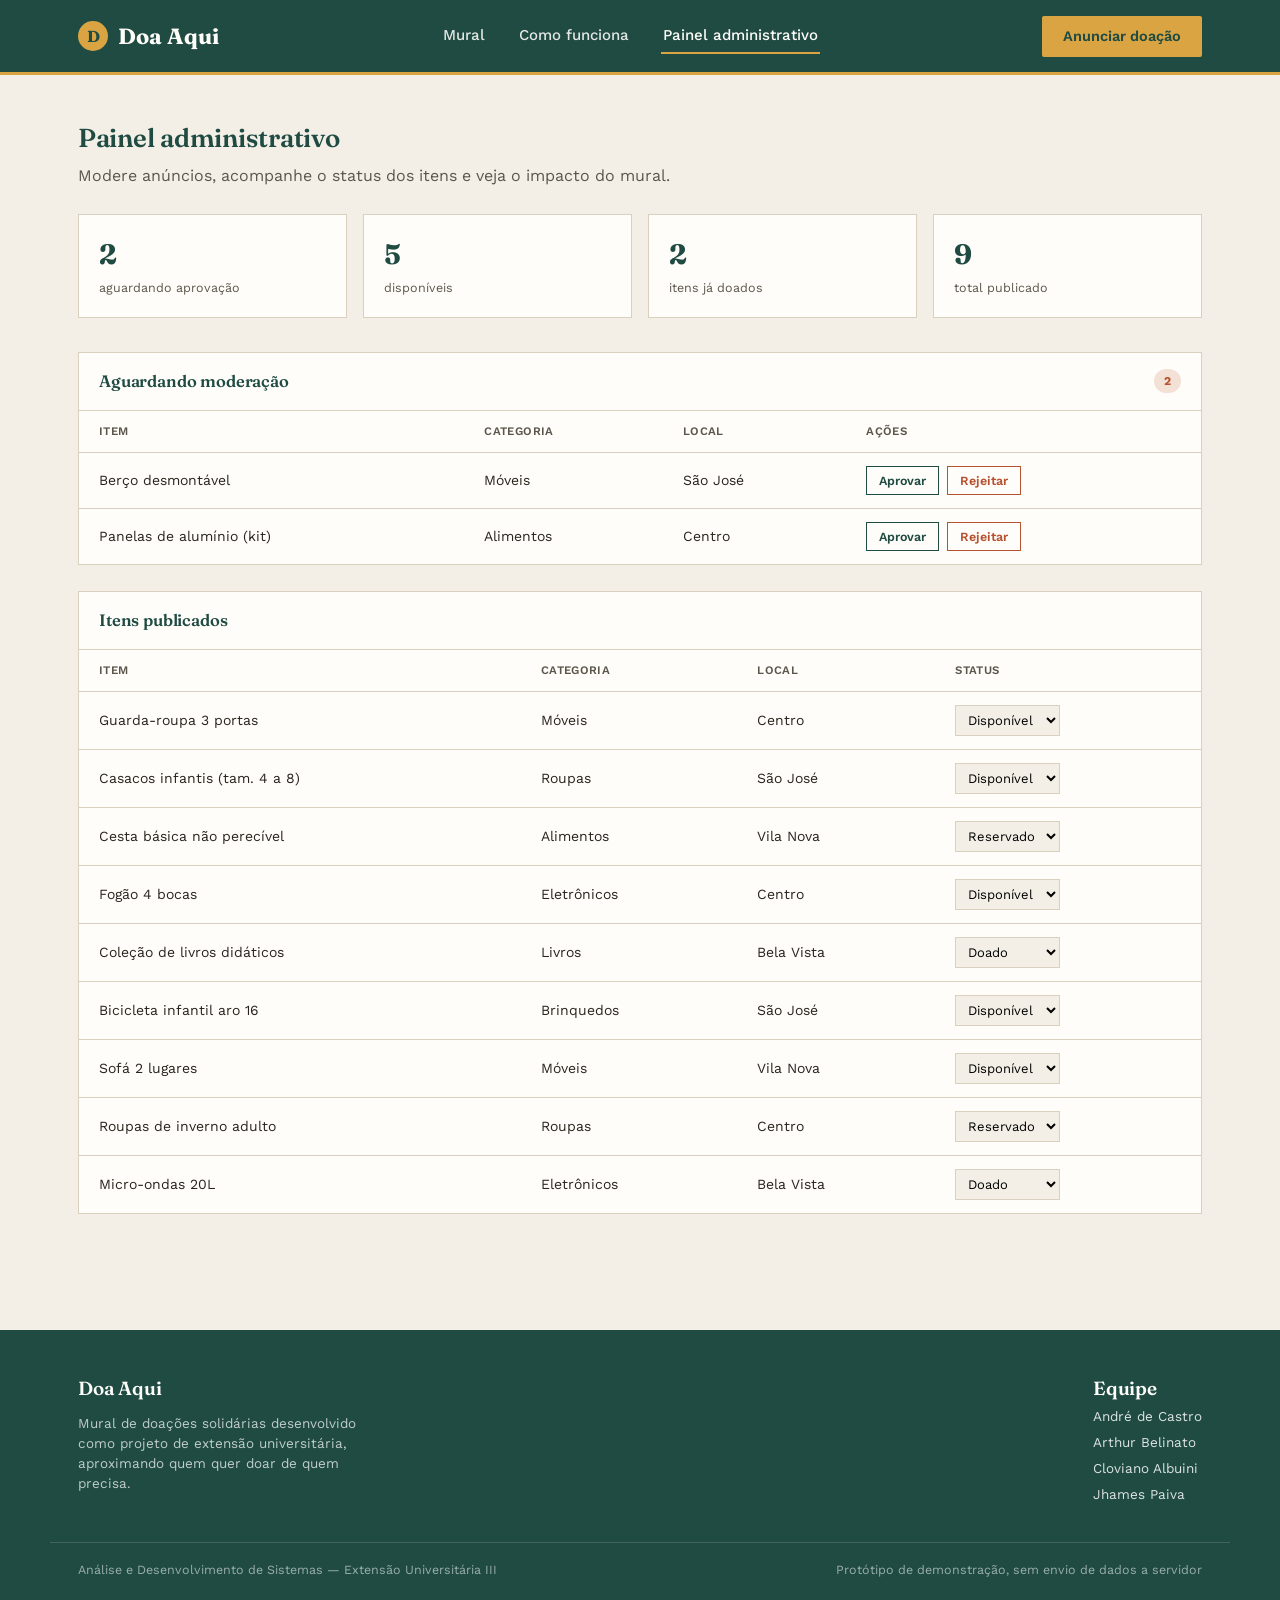
==== admin.html @ 0f483e78 "Inicializa projeto DoaAqui" ====
<!DOCTYPE html>
<html lang="pt-BR">
<head>
<meta charset="UTF-8">
<meta name="viewport" content="width=device-width, initial-scale=1.0">
<title>Painel administrativo — Doa Aqui</title>
<link rel="preconnect" href="https://fonts.googleapis.com">
<link href="https://fonts.googleapis.com/css2?family=Fraunces:opsz,wght@9..144,500;9..144,600;9..144,700&family=Work+Sans:wght@400;500;600;700&display=swap" rel="stylesheet">
<link rel="stylesheet" href="css/base.css">
<link rel="stylesheet" href="css/cabecalho.css">
<link rel="stylesheet" href="css/modal.css">
<link rel="stylesheet" href="css/toast.css">
<link rel="stylesheet" href="css/admin.css">
<link rel="stylesheet" href="css/rodape.css">
<link rel="stylesheet" href="css/responsivo.css">
</head>
<body>

<header class="site">
  <div class="wrap">
    <a href="index.html" class="logo"><span class="mark">D</span>Doa Aqui</a>
    <nav class="main">
      <a href="index.html">Mural</a>
      <a href="index.html#como-funciona">Como funciona</a>
      <a href="admin.html" class="active">Painel administrativo</a>
    </nav>
    <button class="btn btn-gold" id="btn-open-form">Anunciar doação</button>
  </div>
</header>

<section class="admin-section">
  <div class="wrap">
    <div class="admin-head">
      <h2>Painel administrativo</h2>
      <p>Modere anúncios, acompanhe o status dos itens e veja o impacto do mural.</p>
    </div>
    <div class="admin-stats">
      <div class="admin-stat"><b id="a-stat-pend">—</b><span>aguardando aprovação</span></div>
      <div class="admin-stat"><b id="a-stat-disp">—</b><span>disponíveis</span></div>
      <div class="admin-stat"><b id="a-stat-doado">—</b><span>itens já doados</span></div>
      <div class="admin-stat"><b id="a-stat-total">—</b><span>total publicado</span></div>
    </div>

    <div class="admin-panel">
      <div class="admin-panel-head">
        <h3>Aguardando moderação</h3>
        <span class="count-badge" id="pending-count">0</span>
      </div>
      <table class="admin-table" id="pending-table">
        <thead><tr><th>Item</th><th>Categoria</th><th>Local</th><th>Ações</th></tr></thead>
        <tbody></tbody>
      </table>
    </div>

    <div class="admin-panel">
      <div class="admin-panel-head"><h3>Itens publicados</h3></div>
      <table class="admin-table" id="published-table">
        <thead><tr><th>Item</th><th>Categoria</th><th>Local</th><th>Status</th></tr></thead>
        <tbody></tbody>
      </table>
    </div>
  </div>
</section>

<footer>
  <div class="wrap footer-grid">
    <div>
      <h3>Doa Aqui</h3>
      <p>Mural de doações solidárias desenvolvido como projeto de extensão universitária, aproximando quem quer doar de quem precisa.</p>
    </div>
    <div>
      <h3>Equipe</h3>
      <ul class="team-list">
        <li>André de Castro</li>
        <li>Arthur Belinato</li>
        <li>Cloviano Albuini</li>
        <li>Jhames Paiva</li>
      </ul>
    </div>
  </div>
  <div class="wrap foot-bottom">
    <span>Análise e Desenvolvimento de Sistemas — Extensão Universitária III</span>
    <span>Protótipo de demonstração, sem envio de dados a servidor</span>
  </div>
</footer>

<div class="overlay" id="form-overlay">
  <div class="modal">
    <div class="modal-head">
      <h3>Anunciar uma doação</h3>
      <button class="modal-close" data-close>&times;</button>
    </div>
    <div class="modal-body">
      <form id="new-item-form">
        <div class="field">
          <label for="f-title">Nome do item</label>
          <input type="text" id="f-title" placeholder="Ex: Guarda-roupa 3 portas" required>
        </div>
        <div class="field-row">
          <div class="field">
            <label for="f-category">Categoria</label>
            <select id="f-category" required>
              <option value="">Selecione</option>
              <option>Roupas</option>
              <option>Móveis</option>
              <option>Alimentos</option>
              <option>Eletrônicos</option>
              <option>Livros</option>
              <option>Brinquedos</option>
            </select>
          </div>
          <div class="field">
            <label for="f-location">Bairro</label>
            <input type="text" id="f-location" placeholder="Ex: Centro" required>
          </div>
        </div>
        <div class="field">
          <label for="f-desc">Descrição</label>
          <textarea id="f-desc" placeholder="Conte o estado do item e detalhes que ajudam quem for buscar" required></textarea>
        </div>
        <div class="field">
          <label>Foto do item</label>
          <div class="upload-box">
            <b>Arraste uma foto ou clique para escolher</b>
            por enquanto o mural ainda não exibe fotos dos itens
          </div>
        </div>
        <div class="field">
          <label for="f-contact">Contato (WhatsApp)</label>
          <input type="text" id="f-contact" placeholder="(32) 9____-____" required>
        </div>
        <p class="hint">Seu anúncio entra na fila de moderação e aparece no mural após aprovação.</p>
        <div class="modal-actions" style="margin-top:18px;">
          <button type="submit" class="btn btn-forest">Publicar doação</button>
          <button type="button" class="btn btn-ghost" data-close>Cancelar</button>
        </div>
      </form>
    </div>
  </div>
</div>

<div class="toast" id="toast"><span class="dot"></span><span id="toast-text"></span></div>

<script src="js/dados.js"></script>
<script src="js/armazenamento.js"></script>
<script src="js/utilitarios.js"></script>
<script src="js/modais.js"></script>
<script src="js/formulario.js"></script>
<script src="js/admin.js"></script>
<script src="js/init-admin.js"></script>
</body>
</html>
---- css/base.css ----
:root{
    --forest:#1F4B43;
    --forest-light:#2F6259;
    --forest-pale:#E4ECE9;
    --gold:#D9A441;
    --gold-pale:#F6E8CB;
    --brick:#B6522F;
    --brick-pale:#F3E1D6;
    --gray:#8C8577;
    --gray-pale:#EAE6DD;
    --paper:#F3EFE6;
    --paper-alt:#EAE3D3;
    --ink:#28241E;
    --ink-soft:#5B564B;
    --line:#D9D1BE;
    --white:#FFFDF9;
    --radius:2px;
  }
  *{box-sizing:border-box;}
  html{scroll-behavior:smooth;}
  body{
    margin:0;
    background:var(--paper);
    color:var(--ink);
    font-family:'Work Sans',sans-serif;
    font-size:16px;
    line-height:1.5;
  }
  h1,h2,h3,.display{
    font-family:'Fraunces',serif;
    font-weight:600;
    color:var(--forest);
    margin:0;
    letter-spacing:-0.01em;
  }
  a{color:inherit;}
  button{font-family:inherit;cursor:pointer;}
  img{display:block;max-width:100%;}
  .wrap{max-width:1180px;margin:0 auto;padding:0 28px;}
  :focus-visible{outline:3px solid var(--gold);outline-offset:2px;}

  .btn{
    display:inline-flex;align-items:center;gap:8px;
    padding:11px 20px;border-radius:var(--radius);
    font-weight:600;font-size:14.5px;border:1.5px solid transparent;
    text-decoration:none;transition:transform .12s ease;
  }
  .btn:active{transform:translateY(1px);}
  .btn-gold{background:var(--gold);color:var(--forest);}
  .btn-gold:hover{background:#E4B25C;}
  .btn-outline{background:transparent;color:var(--white);border-color:rgba(255,255,255,.5);}
  .btn-outline:hover{border-color:var(--white);}
  .btn-forest{background:var(--forest);color:var(--white);}
  .btn-forest:hover{background:var(--forest-light);}
  .btn-ghost{background:transparent;color:var(--forest);border-color:var(--line);}
  .btn-ghost:hover{border-color:var(--forest);}
  .btn-sm{padding:8px 14px;font-size:13.5px;}
---- css/cabecalho.css ----
header.site{
    background:var(--forest);
    color:var(--white);
    position:sticky;top:0;z-index:40;
    border-bottom:3px solid var(--gold);
  }
  header.site .wrap{
    display:flex;align-items:center;justify-content:space-between;
    height:72px;
  }
  .logo{
    display:flex;align-items:center;gap:10px;
    font-family:'Fraunces',serif;font-weight:700;font-size:22px;color:var(--white);
    text-decoration:none;
  }
  .logo .mark{
    width:30px;height:30px;border-radius:50%;
    background:var(--gold);
    display:flex;align-items:center;justify-content:center;
    color:var(--forest);font-weight:700;font-size:16px;
  }
  nav.main{display:flex;align-items:center;gap:30px;}
  nav.main a{
    color:var(--white);text-decoration:none;font-size:15px;font-weight:500;
    opacity:.88;padding:6px 2px;border-bottom:2px solid transparent;
  }
  nav.main a:hover{opacity:1;border-color:var(--gold);}
  nav.main a.active{opacity:1;border-color:var(--gold);}
---- css/modal.css ----
.overlay{
    position:fixed;inset:0;background:rgba(20,18,14,.55);display:none;
    align-items:flex-start;justify-content:center;z-index:100;padding:40px 20px;overflow-y:auto;
  }
  .overlay.open{display:flex;}
  .modal{
    background:var(--white);max-width:600px;width:100%;margin-top:20px;
    box-shadow:0 30px 60px -20px rgba(0,0,0,.4);
  }
  .modal-head{
    display:flex;justify-content:space-between;align-items:center;padding:18px 22px;
    border-bottom:1px solid var(--line);
  }
  .modal-head h3{font-size:19px;}
  .modal-close{
    background:none;border:none;font-size:22px;line-height:1;color:var(--ink-soft);padding:4px;
  }
  .modal-close:hover{color:var(--brick);}
  .modal-body{padding:22px;}
  .detail-photo{height:230px;background:var(--paper-alt);margin-bottom:18px;overflow:hidden;}
  .detail-photo img{width:100%;height:100%;object-fit:cover;filter:saturate(.92) sepia(.06);}
  .detail-tags{display:flex;gap:8px;margin-bottom:12px;flex-wrap:wrap;}
  .pill{font-size:12px;font-weight:600;padding:5px 11px;border-radius:20px;}
  .pill-cat{background:var(--forest-pale);color:var(--forest);}
  .pill-status-disponivel{background:var(--forest);color:var(--white);}
  .pill-status-reservado{background:var(--gold-pale);color:#8a6113;}
  .pill-status-doado{background:var(--gray-pale);color:var(--gray);}
  .detail-desc{font-size:14.5px;color:var(--ink);line-height:1.6;margin-bottom:16px;}
  .detail-meta{
    display:grid;grid-template-columns:1fr 1fr;gap:12px;font-size:13.5px;color:var(--ink-soft);
    background:var(--paper);padding:14px;margin-bottom:18px;border:1px solid var(--line);
  }
  .detail-meta b{display:block;color:var(--ink);font-size:14px;}
  .modal-actions{display:flex;gap:10px;}

  .field{margin-bottom:16px;}
  .field label{display:block;font-size:13px;font-weight:600;color:var(--ink);margin-bottom:6px;}
  .field input[type=text],.field textarea,.field select{
    width:100%;padding:11px 12px;border:1px solid var(--line);background:var(--paper);
    font-family:inherit;font-size:14.5px;color:var(--ink);border-radius:var(--radius);
  }
  .field textarea{resize:vertical;min-height:80px;}
  .field-row{display:grid;grid-template-columns:1fr 1fr;gap:14px;}
  .upload-box{
    border:1.5px dashed var(--line);padding:22px;text-align:center;color:var(--ink-soft);
    font-size:13.5px;background:var(--paper);
  }
  .upload-box b{display:block;color:var(--forest);margin-bottom:4px;font-size:14px;}
  .hint{font-size:12.5px;color:var(--ink-soft);margin-top:5px;}
---- css/toast.css ----
.toast{
    position:fixed;bottom:24px;left:50%;transform:translateX(-50%) translateY(20px);
    background:var(--forest);color:var(--white);padding:14px 22px;font-size:14px;font-weight:500;
    box-shadow:0 12px 30px -10px rgba(0,0,0,.4);opacity:0;transition:all .25s ease;z-index:200;
    display:flex;align-items:center;gap:10px;
  }
  .toast.show{opacity:1;transform:translateX(-50%) translateY(0);}
  .toast .dot{width:8px;height:8px;border-radius:50%;background:var(--gold);flex-shrink:0;}
---- css/admin.css ----
.admin-section{padding:44px 0 70px;}
  .admin-head{margin-bottom:26px;}
  .admin-head h2{font-size:26px;}
  .admin-head p{color:var(--ink-soft);margin:6px 0 0;}
  .admin-stats{display:grid;grid-template-columns:repeat(4,1fr);gap:16px;margin-bottom:34px;}
  .admin-stat{background:var(--white);border:1px solid var(--line);padding:18px 20px;}
  .admin-stat b{display:block;font-family:'Fraunces',serif;font-size:28px;color:var(--forest);}
  .admin-stat span{font-size:12.5px;color:var(--ink-soft);}
  .admin-panel{background:var(--white);border:1px solid var(--line);margin-bottom:26px;}
  .admin-panel-head{
    padding:16px 20px;border-bottom:1px solid var(--line);display:flex;justify-content:space-between;align-items:center;
  }
  .admin-panel-head h3{font-size:16.5px;}
  .count-badge{background:var(--brick-pale);color:var(--brick);font-size:12px;font-weight:700;padding:3px 10px;border-radius:20px;}
  table.admin-table{width:100%;border-collapse:collapse;}
  table.admin-table th{
    text-align:left;font-size:11.5px;text-transform:uppercase;letter-spacing:.03em;color:var(--ink-soft);
    padding:12px 20px;border-bottom:1px solid var(--line);font-weight:600;
  }
  table.admin-table td{padding:13px 20px;border-bottom:1px solid var(--line);font-size:14px;vertical-align:middle;}
  table.admin-table tr:last-child td{border-bottom:none;}
  .row-item{display:flex;align-items:center;gap:12px;}
  .row-thumb{width:42px;height:42px;background:var(--paper-alt);flex-shrink:0;overflow:hidden;}
  .row-thumb img{width:100%;height:100%;object-fit:cover;}
  .row-actions{display:flex;gap:8px;}
  .icon-btn{
    border:1px solid var(--line);background:var(--white);padding:6px 12px;font-size:12.5px;font-weight:600;
  }
  .icon-btn.approve{color:var(--forest);border-color:var(--forest);}
  .icon-btn.approve:hover{background:var(--forest);color:var(--white);}
  .icon-btn.reject{color:var(--brick);border-color:var(--brick);}
  .icon-btn.reject:hover{background:var(--brick);color:var(--white);}
  select.status-select{
    border:1px solid var(--line);padding:6px 8px;font-family:inherit;font-size:13px;background:var(--paper);
  }
  .empty-admin{padding:30px 20px;color:var(--ink-soft);font-size:14px;text-align:center;}
---- css/rodape.css ----
footer{background:var(--forest);color:var(--white);padding:44px 0 26px;margin-top:20px;}
  .footer-grid{display:flex;justify-content:space-between;gap:30px;flex-wrap:wrap;}
  footer h3{color:var(--white);font-size:19px;}
  footer p{color:rgba(255,255,255,.72);font-size:13.5px;max-width:36ch;margin:10px 0 0;}
  .team-list{list-style:none;margin:0;padding:0;font-size:13.5px;color:rgba(255,255,255,.85);}
  .team-list li{padding:3px 0;}
  .foot-bottom{
    margin-top:34px;padding-top:18px;border-top:1px solid rgba(255,255,255,.15);
    font-size:12.5px;color:rgba(255,255,255,.55);display:flex;justify-content:space-between;flex-wrap:wrap;gap:8px;
  }
---- css/responsivo.css ----
@media (max-width:920px){
    .hero-grid{grid-template-columns:1fr;}
    .steps{grid-template-columns:1fr;}
    .mural-layout{grid-template-columns:1fr;}
    .filters{position:static;}
    .grid{grid-template-columns:repeat(2,1fr);}
    .admin-stats{grid-template-columns:repeat(2,1fr);}
    nav.main{display:none;}
  }
  @media (max-width:600px){
    .hero h1{font-size:34px;}
    .grid{grid-template-columns:1fr;}
    .field-row{grid-template-columns:1fr;}
    .admin-stats{grid-template-columns:1fr 1fr;}
    table.admin-table{font-size:12px;}
    table.admin-table th:nth-child(3),table.admin-table td:nth-child(3){display:none;}
  }
  @media (prefers-reduced-motion:reduce){
    html{scroll-behavior:auto;}
    *{transition:none !important;}
  }
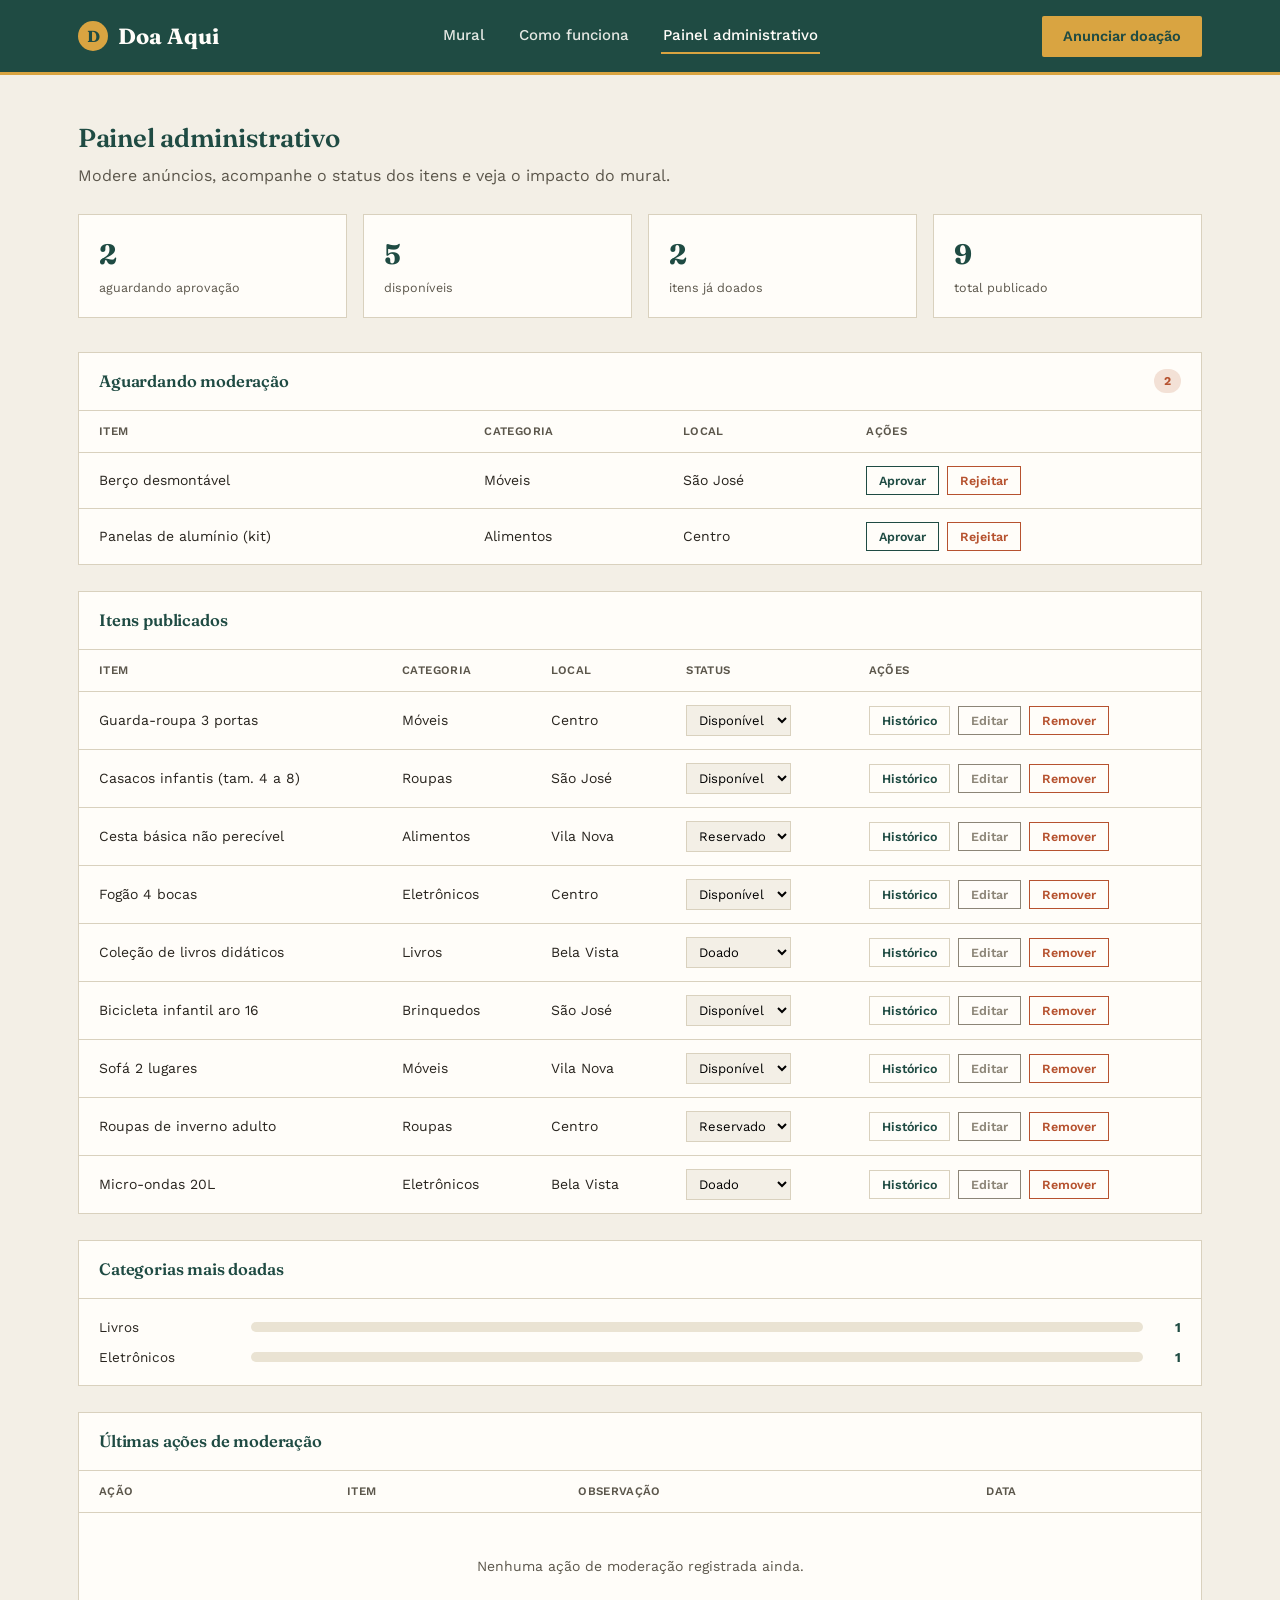
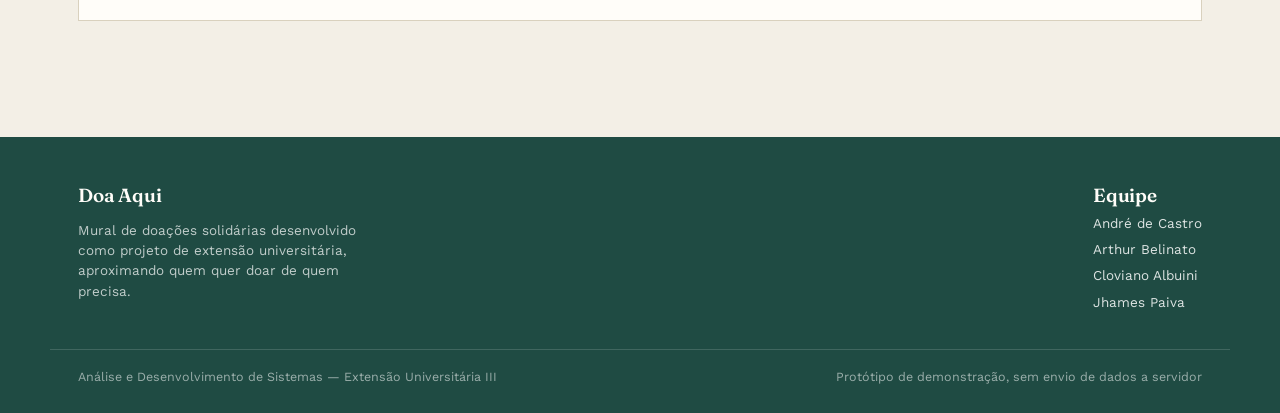
==== commit ca4b51c5: "atualizações gerais no front end" ====
--- a/admin.html
+++ b/admin.html
@@ -55,7 +55,20 @@
     <div class="admin-panel">
       <div class="admin-panel-head"><h3>Itens publicados</h3></div>
       <table class="admin-table" id="published-table">
-        <thead><tr><th>Item</th><th>Categoria</th><th>Local</th><th>Status</th></tr></thead>
+        <thead><tr><th>Item</th><th>Categoria</th><th>Local</th><th>Status</th><th>Ações</th></tr></thead>
+        <tbody></tbody>
+      </table>
+    </div>
+
+    <div class="admin-panel">
+      <div class="admin-panel-head"><h3>Categorias mais doadas</h3></div>
+      <div class="admin-metric-list" id="top-categories"></div>
+    </div>
+
+    <div class="admin-panel">
+      <div class="admin-panel-head"><h3>Últimas ações de moderação</h3></div>
+      <table class="admin-table" id="log-table">
+        <thead><tr><th>Ação</th><th>Item</th><th>Observação</th><th>Data</th></tr></thead>
         <tbody></tbody>
       </table>
     </div>
@@ -111,7 +124,13 @@
           </div>
           <div class="field">
             <label for="f-location">Bairro</label>
-            <input type="text" id="f-location" placeholder="Ex: Centro" required>
+            <select id="f-location" required>
+              <option value="">Selecione</option>
+              <option>Centro</option>
+              <option>São José</option>
+              <option>Vila Nova</option>
+              <option>Bela Vista</option>
+            </select>
           </div>
         </div>
         <div class="field">
@@ -136,6 +155,90 @@
         </div>
       </form>
     </div>
+  </div>
+</div>
+
+<div class="overlay" id="edit-overlay">
+  <div class="modal">
+    <div class="modal-head">
+      <h3>Editar item</h3>
+      <button class="modal-close" data-close>&times;</button>
+    </div>
+    <div class="modal-body">
+      <form id="edit-item-form">
+        <input type="hidden" id="e-id">
+        <div class="field">
+          <label for="e-title">Nome do item</label>
+          <input type="text" id="e-title" required>
+        </div>
+        <div class="field-row">
+          <div class="field">
+            <label for="e-category">Categoria</label>
+            <select id="e-category" required>
+              <option>Roupas</option>
+              <option>Móveis</option>
+              <option>Alimentos</option>
+              <option>Eletrônicos</option>
+              <option>Livros</option>
+              <option>Brinquedos</option>
+            </select>
+          </div>
+          <div class="field">
+            <label for="e-location">Bairro</label>
+            <select id="e-location" required>
+              <option>Centro</option>
+              <option>São José</option>
+              <option>Vila Nova</option>
+              <option>Bela Vista</option>
+            </select>
+          </div>
+        </div>
+        <div class="field">
+          <label for="e-desc">Descrição</label>
+          <textarea id="e-desc" required></textarea>
+        </div>
+        <div class="field">
+          <label for="e-contact">Contato (WhatsApp)</label>
+          <input type="text" id="e-contact" required>
+        </div>
+        <div class="modal-actions" style="margin-top:18px;">
+          <button type="submit" class="btn btn-forest">Salvar alterações</button>
+          <button type="button" class="btn btn-ghost" data-close>Cancelar</button>
+        </div>
+      </form>
+    </div>
+  </div>
+</div>
+
+<div class="overlay" id="reject-overlay">
+  <div class="modal">
+    <div class="modal-head">
+      <h3>Rejeitar anúncio</h3>
+      <button class="modal-close" data-close>&times;</button>
+    </div>
+    <div class="modal-body">
+      <form id="reject-form">
+        <input type="hidden" id="r-id">
+        <div class="field">
+          <label for="r-obs">Motivo (opcional)</label>
+          <textarea id="r-obs" placeholder="Ex: foto não corresponde ao item, descrição incompleta…"></textarea>
+        </div>
+        <div class="modal-actions" style="margin-top:18px;">
+          <button type="submit" class="btn btn-brick">Confirmar rejeição</button>
+          <button type="button" class="btn btn-ghost" data-close>Cancelar</button>
+        </div>
+      </form>
+    </div>
+  </div>
+</div>
+
+<div class="overlay" id="history-overlay">
+  <div class="modal">
+    <div class="modal-head">
+      <h3>Histórico de status</h3>
+      <button class="modal-close" data-close>&times;</button>
+    </div>
+    <div class="modal-body" id="history-body"></div>
   </div>
 </div>
 
--- a/css/base.css
+++ b/css/base.css
@@ -54,4 +54,6 @@
   .btn-forest:hover{background:var(--forest-light);}
   .btn-ghost{background:transparent;color:var(--forest);border-color:var(--line);}
   .btn-ghost:hover{border-color:var(--forest);}
+  .btn-brick{background:var(--brick);color:var(--white);}
+  .btn-brick:hover{background:#9c4527;}
   .btn-sm{padding:8px 14px;font-size:13.5px;}
--- a/css/admin.css
+++ b/css/admin.css
@@ -34,3 +34,26 @@
     border:1px solid var(--line);padding:6px 8px;font-family:inherit;font-size:13px;background:var(--paper);
   }
   .empty-admin{padding:30px 20px;color:var(--ink-soft);font-size:14px;text-align:center;}
+
+  .icon-btn.edit{color:var(--gray);border-color:var(--gray);}
+  .icon-btn.edit:hover{background:var(--gray);color:var(--white);}
+  .icon-btn.remove{color:var(--brick);border-color:var(--brick);}
+  .icon-btn.remove:hover{background:var(--brick);color:var(--white);}
+  .icon-btn.history{color:var(--forest);border-color:var(--line);}
+  .icon-btn.history:hover{border-color:var(--forest);}
+
+  .admin-metric-list{padding:18px 20px;display:flex;flex-direction:column;gap:10px;}
+  .metric-row{display:flex;align-items:center;gap:12px;}
+  .metric-row .metric-label{width:140px;flex-shrink:0;font-size:13.5px;color:var(--ink);}
+  .metric-row .metric-bar-track{flex:1;height:10px;background:var(--paper-alt);border-radius:20px;overflow:hidden;}
+  .metric-row .metric-bar-fill{height:100%;background:var(--forest);border-radius:20px;}
+  .metric-row .metric-count{width:26px;text-align:right;font-weight:700;color:var(--forest);font-size:13.5px;}
+
+  .acao-badge{font-size:11px;font-weight:700;padding:3px 9px;border-radius:20px;white-space:nowrap;}
+  .acao-badge.Aprovado{background:var(--forest-pale);color:var(--forest);}
+  .acao-badge.Rejeitado{background:var(--brick-pale);color:var(--brick);}
+  .acao-badge.Editado{background:var(--gold-pale);color:#8a6113;}
+  .acao-badge.Removido{background:var(--gray-pale);color:var(--gray);}
+
+  .history-list{list-style:none;margin:0;padding:0;display:flex;flex-direction:column;gap:10px;}
+  .history-list li{padding:10px 12px;background:var(--paper);border:1px solid var(--line);font-size:13.5px;display:flex;justify-content:space-between;gap:10px;}
